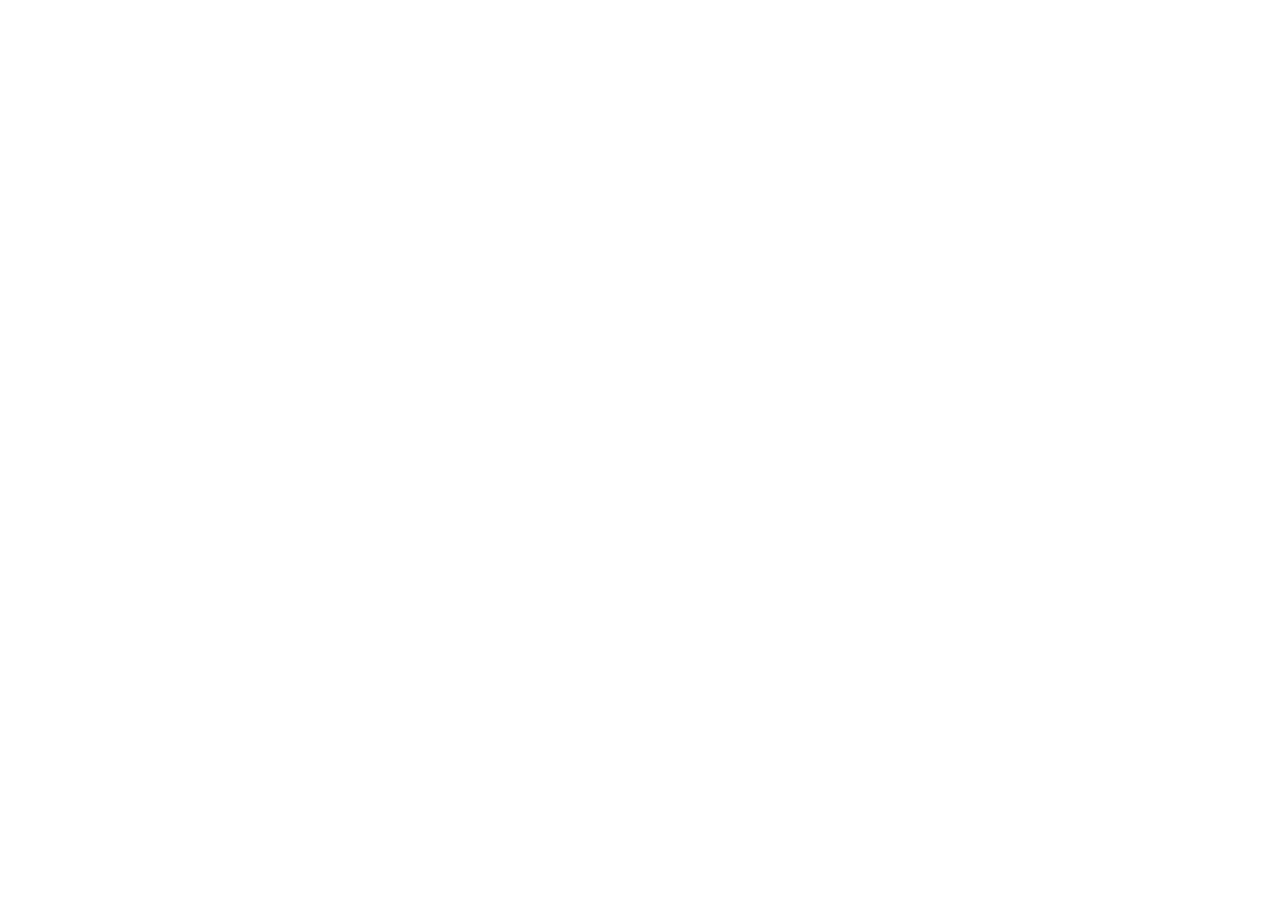
==== index.html @ 80586677 "Add files via upload" ====
<!DOCTYPE html>
<html lang="zh-CN">
<head>
  <meta charset="UTF-8">
  <!-- 适配手机：宽度自适应 + 刘海屏安全区 -->
  <meta name="viewport" content="width=device-width, initial-scale=1.0, viewport-fit=cover">
  <meta name="theme-color" content="#1a3238">
  <meta name="format-detection" content="telephone=no">
  <title>白日梦咖啡馆 · 汐凪岛物语</title>
  <link rel="preconnect" href="https://fonts.googleapis.com">
  <link rel="preconnect" href="https://fonts.gstatic.com" crossorigin>
  <link href="https://fonts.googleapis.com/css2?family=Ma+Shan+Zheng&family=Noto+Sans+SC:wght@400;500;700&family=Noto+Serif+SC:wght@400;600;700&display=swap" rel="stylesheet">
  <link rel="stylesheet" href="css/style.css">
</head>
<body>
  <div id="app"></div>
  <script src="js/api.js"></script>
  <script src="js/app.js"></script>
</body>
</html>
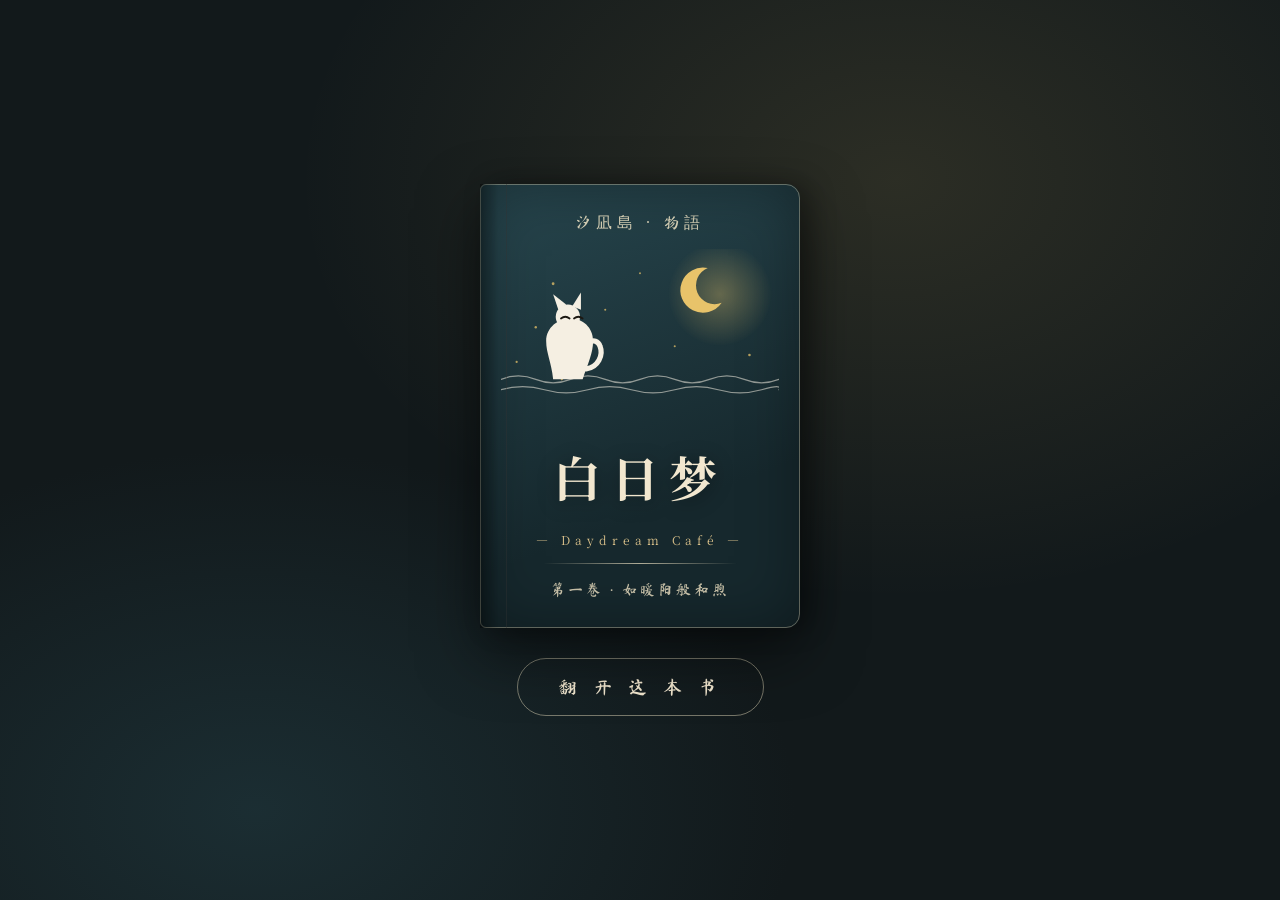
==== commit f29c2377: "Rename codedaydream.html to index.html" ====
--- a/index.html
+++ b/index.html
@@ -1,20 +1,1049 @@
 <!DOCTYPE html>
 <html lang="zh-CN">
 <head>
-  <meta charset="UTF-8">
-  <!-- 适配手机：宽度自适应 + 刘海屏安全区 -->
-  <meta name="viewport" content="width=device-width, initial-scale=1.0, viewport-fit=cover">
-  <meta name="theme-color" content="#1a3238">
-  <meta name="format-detection" content="telephone=no">
-  <title>白日梦咖啡馆 · 汐凪岛物语</title>
-  <link rel="preconnect" href="https://fonts.googleapis.com">
-  <link rel="preconnect" href="https://fonts.gstatic.com" crossorigin>
-  <link href="https://fonts.googleapis.com/css2?family=Ma+Shan+Zheng&family=Noto+Sans+SC:wght@400;500;700&family=Noto+Serif+SC:wght@400;600;700&display=swap" rel="stylesheet">
-  <link rel="stylesheet" href="css/style.css">
+<meta charset="UTF-8">
+<meta name="viewport" content="width=device-width, initial-scale=1.0, viewport-fit=cover">
+<meta name="theme-color" content="#1a3238">
+<meta name="format-detection" content="telephone=no">
+<title>白日梦咖啡馆 · 汐凪岛物语（手机预览版）</title>
+<link rel="preconnect" href="https://fonts.googleapis.com">
+<link rel="preconnect" href="https://fonts.gstatic.com" crossorigin>
+<link href="https://fonts.googleapis.com/css2?family=Ma+Shan+Zheng&family=Noto+Sans+SC:wght@400;500;700&family=Noto+Serif+SC:wght@400;600;700&display=swap" rel="stylesheet">
+<style>
+/* ============ 基础 ============ */
+*{box-sizing:border-box;margin:0;padding:0;-webkit-tap-highlight-color:transparent}
+:root{
+  --paper:#f3ecdc;--card:#faf6ea;--ink:#2c2820;--ink-soft:#7a7263;--line:#ded2b8;
+  --accent:#24424a;--accent-dark:#1a3238;--gold:#b9954f;--gold-soft:#d9c08a;
+  --night:#12191b;--danger:#a34a3a;
+  --font-serif:"Noto Serif SC","Songti SC",serif;
+  --font-body:"Noto Sans SC","PingFang SC",sans-serif;
+  --font-hand:"Ma Shan Zheng","Kaiti SC",cursive;
+  --safe-top:env(safe-area-inset-top,0px);--safe-bottom:env(safe-area-inset-bottom,0px);
+}
+html,body{height:100%}
+body{font-family:var(--font-body);color:var(--ink);
+  background:radial-gradient(1200px 600px at 20% -10%,rgba(255,255,255,.5),transparent 60%),var(--paper);
+  line-height:1.7;-webkit-font-smoothing:antialiased}
+a{color:var(--accent);text-decoration:none}
+img{max-width:100%}
+input,button,textarea,select{font:inherit}
+#app{min-height:100vh}
+.page{padding-bottom:118px}
+
+/* ============ 顶部栏 ============ */
+.topbar{position:sticky;top:0;z-index:50;display:flex;align-items:center;justify-content:space-between;
+  padding:calc(10px + var(--safe-top)) 16px 10px;background:rgba(243,236,220,.92);backdrop-filter:blur(10px);border-bottom:1px solid var(--line)}
+.brand{display:flex;align-items:center;gap:10px;color:var(--ink);font-family:var(--font-serif)}
+.brand-mark{font-size:22px;color:var(--gold)}
+.brand-name{font-size:17px;font-weight:600;letter-spacing:1px}
+.topbar-right{display:flex;align-items:center;gap:14px}
+.topbar-item{font-size:14px;color:var(--ink-soft);min-height:44px;display:inline-flex;align-items:center}
+.topbar-item.topbar-hide-mobile{display:none}
+.topbar-avatar{display:block;border-radius:50%;border:2px solid transparent}
+
+/* ============ 按钮 ============ */
+.btn{display:inline-flex;align-items:center;justify-content:center;gap:8px;padding:11px 26px;border-radius:40px;
+  border:1px solid transparent;font-family:var(--font-body);font-size:15px;cursor:pointer;transition:all .25s;
+  letter-spacing:1px;min-height:44px;touch-action:manipulation}
+.btn-primary{background:var(--accent);color:#f6efdd;box-shadow:0 6px 18px rgba(36,66,74,.25)}
+.btn-ghost{background:transparent;color:var(--accent);border-color:var(--accent)}
+.btn-danger{background:transparent;color:var(--danger);border-color:rgba(163,74,58,.5)}
+.btn-small{padding:6px 16px;font-size:13px;border-radius:20px;min-height:38px}
+.btn-block{width:100%}
+.btn-file{position:relative;overflow:hidden}
+
+/* ============ 头像 ============ */
+.avatar{display:inline-flex;align-items:center;justify-content:center;border-radius:50%;overflow:hidden;flex:none;
+  background:var(--accent);color:#f6efdd;font-family:var(--font-serif);font-weight:600}
+.avatar img{width:100%;height:100%;object-fit:cover}
+.size-38{width:38px;height:38px;font-size:17px}.size-36{width:36px;height:36px;font-size:16px}
+.size-56{width:56px;height:56px;font-size:24px}.size-96{width:96px;height:96px;font-size:40px}
+
+/* ============ 书封面 ============ */
+.landing{min-height:100vh;display:flex;align-items:center;justify-content:center;overflow:hidden;
+  background:radial-gradient(1000px 700px at 70% 20%,rgba(232,195,106,.12),transparent 60%),
+  radial-gradient(900px 600px at 20% 90%,rgba(36,66,74,.5),transparent 60%),var(--night);
+  perspective:1400px}
+.cover-scene{display:flex;flex-direction:column;align-items:center;gap:30px;animation:rise 1.1s ease both}
+@keyframes rise{from{opacity:0;transform:translateY(34px)}to{opacity:1;transform:translateY(0)}}
+.book-cover{width:min(76vw,320px);height:auto;aspect-ratio:340/472;border-radius:6px 14px 14px 6px;
+  background:linear-gradient(160deg,#27464e 0%,#16282d 70%);
+  box-shadow:0 24px 60px rgba(0,0,0,.5),10px 0 26px rgba(0,0,0,.3),inset 0 0 60px rgba(0,0,0,.35);
+  position:relative;transform-style:preserve-3d;transform-origin:left center;transition:transform .9s cubic-bezier(.6,.1,.2,1),opacity .9s}
+.book-cover::before{content:"";position:absolute;left:0;top:0;bottom:0;width:26px;
+  background:linear-gradient(90deg,rgba(0,0,0,.35),transparent 70%);border-right:1px solid rgba(255,255,255,.08);z-index:2}
+.cover-inner{position:relative;height:100%;padding:24px 20px;display:flex;flex-direction:column;align-items:center;justify-content:space-between;
+  border:1px solid rgba(240,228,196,.35);border-radius:inherit}
+.cover-top{font-family:var(--font-hand);font-size:16px;color:rgba(240,228,196,.85);letter-spacing:5px}
+.cover-illus{width:100%}
+.cover-illus svg{width:100%;height:auto;display:block}
+.cover-title{font-family:var(--font-serif);font-size:48px;font-weight:700;color:#f2e7cf;letter-spacing:10px;text-shadow:0 3px 20px rgba(0,0,0,.4)}
+.cover-sub{font-family:var(--font-serif);font-size:12px;color:var(--gold-soft);letter-spacing:5px}
+.cover-line{width:70%;height:1px;background:linear-gradient(90deg,transparent,rgba(240,228,196,.7),transparent)}
+.cover-bottom{font-family:var(--font-hand);font-size:15px;color:rgba(240,228,196,.8);letter-spacing:3px}
+.book-cover.turning{transform:rotateY(-112deg);opacity:0}
+.btn-cover{font-family:var(--font-hand);font-size:19px;letter-spacing:6px;color:#f2e7cf;background:transparent;
+  border:1px solid rgba(240,228,196,.45);padding:12px 40px;border-radius:40px;cursor:pointer;min-height:52px;touch-action:manipulation}
+@media (max-height:560px){.cover-scene{gap:16px}.book-cover{width:min(52vh,280px)}.btn-cover{padding:8px 32px;font-size:16px}}
+
+/* ============ 通用页面头 ============ */
+.page-head{text-align:center;padding:40px 16px 22px}
+.page-head .eyebrow{display:block;font-family:var(--font-hand);font-size:18px;color:var(--gold);margin-bottom:8px;letter-spacing:4px}
+.page-head h1{font-family:var(--font-serif);font-size:30px;font-weight:700;letter-spacing:5px}
+.page-head p{color:var(--ink-soft);margin-top:8px;font-size:14px}
+.breadcrumb{padding:14px 16px 0;font-size:12px;color:var(--ink-soft);white-space:nowrap;overflow:hidden;text-overflow:ellipsis}
+.breadcrumb a:hover{color:var(--gold)}
+.notfound{text-align:center;padding:100px 20px;color:var(--ink-soft);font-family:var(--font-serif);font-size:18px}
+
+/* ============ 登录 ============ */
+.login-page{min-height:100vh;display:flex;flex-direction:column}
+.login-wrap{flex:1;display:flex;align-items:center;justify-content:center;padding:24px 16px}
+.login-card{width:100%;max-width:420px;background:var(--card);border:1px solid var(--line);border-radius:18px;padding:30px 22px;box-shadow:0 20px 60px rgba(70,60,40,.12)}
+.login-head{text-align:center;margin-bottom:26px}
+.login-cat{font-size:34px;color:var(--gold)}
+.login-head h2{font-family:var(--font-serif);font-size:26px;letter-spacing:4px;margin-top:6px}
+.login-sub{color:var(--ink-soft);font-size:13px;margin-top:6px}
+.login-tabs{display:flex;gap:10px;margin-bottom:22px}
+.tab{flex:1;padding:9px;border:1px solid var(--line);background:transparent;border-radius:30px;font-size:14px;color:var(--ink-soft);cursor:pointer;min-height:44px}
+.tab.active{background:var(--accent);color:#f6efdd;border-color:var(--accent)}
+#loginForm label{display:block;font-size:13px;color:var(--ink-soft);margin:16px 0 6px}
+#loginForm input{width:100%;padding:12px 16px;border:1px solid var(--line);border-radius:10px;background:#fffdf7;font-size:16px;color:var(--ink);min-height:48px}
+#loginForm input:focus{outline:none;border-color:var(--accent);box-shadow:0 0 0 3px rgba(36,66,74,.12)}
+#confirmRow{display:none}
+#loginForm.register-mode #confirmRow{display:block}
+.login-error{min-height:20px;margin-top:12px;color:var(--danger);font-size:13px}
+#loginForm .btn{margin-top:14px}
+.demo-tip{margin-top:24px;padding:14px 16px;background:#f5eeda;border:1px dashed var(--gold-soft);border-radius:10px;font-size:12px;color:var(--ink-soft)}
+.demo-tip p{margin:4px 0}
+
+/* ============ 书架 ============ */
+.menu-hero{text-align:center;padding:40px 16px 22px}
+.menu-greet{font-family:var(--font-serif);font-size:26px;letter-spacing:4px}
+.menu-quote{margin-top:12px;color:var(--ink-soft);font-size:13.5px;font-family:var(--font-serif)}
+.quote-author{display:block;margin-top:4px;font-size:12.5px;color:var(--gold)}
+.menu-cards{max-width:880px;margin:24px auto 0;padding:0 16px;display:grid;grid-template-columns:1fr;gap:16px}
+.menu-card{position:relative;display:flex;align-items:center;gap:14px;padding:22px 20px;border-radius:16px;border:1px solid var(--line);
+  background:var(--card);color:var(--ink);overflow:hidden;transition:transform .25s,box-shadow .25s;touch-action:manipulation}
+.menu-main{background:linear-gradient(135deg,#24424a,#16282d);color:#f2e7cf;border-color:transparent;box-shadow:0 14px 36px rgba(22,40,45,.4)}
+.menu-card-badge{position:absolute;top:0;left:0;padding:6px 16px;background:var(--gold);color:#2b2820;font-size:12px;font-weight:700;border-radius:0 0 12px 0;letter-spacing:2px}
+.menu-card-content h3{font-family:var(--font-serif);font-size:20px;letter-spacing:3px}
+.menu-main .menu-card-content h3{font-size:26px}
+.menu-card-content p{font-size:13px;opacity:.8;margin-top:6px}
+.menu-card-meta{display:inline-block;margin-top:14px;font-size:12.5px;opacity:.8;border:1px solid rgba(255,255,255,.35);padding:3px 12px;border-radius:20px}
+.menu-card-icon{font-size:30px;color:var(--gold);flex:none}
+.menu-main .menu-card-icon{font-size:38px}
+.menu-card-arrow{margin-left:auto;font-size:26px;opacity:.7}
+
+/* ============ 章节 / 节列表 ============ */
+.chapter-list{max-width:680px;margin:26px auto 0;padding:0 16px;display:grid;gap:16px}
+.chapter-card{display:flex;align-items:center;gap:14px;padding:20px;background:var(--card);border:1px solid var(--line);border-radius:14px;min-height:60px;touch-action:manipulation}
+.chapter-num{font-family:var(--font-hand);font-size:22px;color:var(--gold);min-width:84px}
+.chapter-body h3{font-family:var(--font-serif);font-size:19px;letter-spacing:2px}
+.chapter-body p{font-size:13px;color:var(--ink-soft);margin-top:4px}
+.chapter-arrow{margin-left:auto;color:var(--gold);font-size:20px}
+.section-list{max-width:680px;margin:24px auto 0;padding:0 16px;display:grid;gap:12px}
+.section-card{display:flex;align-items:center;gap:18px;padding:18px 20px;background:var(--card);border:1px solid var(--line);border-radius:12px;min-height:56px;touch-action:manipulation}
+.section-index{font-family:var(--font-hand);font-size:24px;color:var(--accent);min-width:42px;text-align:center}
+.section-body h3{font-size:16.5px;font-family:var(--font-serif);letter-spacing:1px}
+.section-body p{font-size:12.5px;color:var(--ink-soft);margin-top:3px}
+.section-arrow{margin-left:auto;color:var(--gold)}
+
+/* ============ 个人章 / 设定卡片 ============ */
+.article-grid{max-width:760px;margin:26px auto 0;padding:0 16px;display:grid;grid-template-columns:1fr;gap:16px}
+.article-card{padding:24px;background:var(--card);border:1px solid var(--line);border-radius:14px;touch-action:manipulation}
+.article-card .card-ico{font-size:26px;margin-bottom:12px;color:var(--gold)}
+.article-card h3{font-family:var(--font-serif);font-size:20px;letter-spacing:2px}
+.article-card p{font-size:13px;color:var(--ink-soft);margin-top:8px;display:-webkit-box;-webkit-line-clamp:2;-webkit-box-orient:vertical;overflow:hidden}
+.article-card .card-meta{font-size:12px;color:var(--gold);margin-top:12px}
+
+/* ============ 阅读页 ============ */
+.reading{max-width:720px;margin:16px 12px 0;padding:32px 22px 34px;background:var(--card);border:1px solid var(--line);border-radius:12px;
+  box-shadow:0 10px 30px rgba(70,60,40,.08);touch-action:pan-y}
+.reading-head{text-align:center;margin-bottom:26px}
+.reading-head .eyebrow{font-family:var(--font-hand);font-size:17px;color:var(--gold);letter-spacing:3px}
+.reading-head h1{font-family:var(--font-serif);font-size:26px;letter-spacing:3px;margin-top:10px}
+.reading-divider{display:flex;align-items:center;justify-content:center;gap:16px;margin-top:18px;color:var(--gold-soft)}
+.reading-divider::before,.reading-divider::after{content:"";height:1px;width:60px}
+.reading-divider::before{background:linear-gradient(90deg,transparent,var(--gold-soft))}
+.reading-divider::after{background:linear-gradient(90deg,var(--gold-soft),transparent)}
+.reading-content{font-family:var(--font-serif)}
+.reading-content p{margin:0 0 1.4em;line-height:2.05;text-align:justify;font-size:clamp(15.5px,4.6vw,17px);color:#33302a;text-indent:2em}
+.reading-content .char-block p{text-indent:0}
+.char-block{background:#faf5e7;border:1px solid #e8dcc0;border-radius:12px;padding:16px;margin-bottom:16px}
+.char-name{font-size:18px;font-weight:700;color:var(--accent)}
+.char-note{font-size:13px;color:var(--gold);margin-left:6px;font-family:var(--font-body);font-weight:500}
+.char-meta{font-size:13px;color:var(--ink-soft);margin:6px 0 10px;font-family:var(--font-body)}
+.char-desc{line-height:1.95}
+.reading-foot{text-align:center;margin-top:20px;color:var(--gold);font-family:var(--font-hand);font-size:16px;letter-spacing:4px}
+.reading-nav{display:flex;justify-content:space-between;margin-top:30px;padding-top:20px;border-top:1px dashed var(--line)}
+.reading-swipe-hint{display:block;text-align:center;font-size:12px;color:var(--ink-soft);margin-top:16px;opacity:.7}
+
+/* ============ 留言 ============ */
+.comments{max-width:720px;margin:26px auto 0;padding:0 12px}
+.comments-title{font-family:var(--font-serif);font-size:21px;letter-spacing:2px;margin-bottom:16px}
+.comments-count{font-size:13px;color:var(--gold)}
+.comment-login-tip{background:var(--card);border:1px dashed var(--line);padding:18px;border-radius:12px;text-align:center;color:var(--ink-soft);font-size:14px;margin-bottom:16px}
+.comment-form{background:var(--card);border:1px solid var(--line);border-radius:14px;padding:18px;margin-bottom:20px}
+.comment-form-head{display:flex;align-items:center;gap:10px;font-size:13.5px;color:var(--ink-soft);margin-bottom:12px}
+.comment-form textarea{width:100%;border:1px solid var(--line);border-radius:10px;background:#fffdf7;padding:12px 14px;font-family:var(--font-body);font-size:16px;resize:vertical;min-height:84px}
+.comment-form textarea:focus{outline:none;border-color:var(--accent)}
+.comment-form-foot{text-align:right;margin-top:10px}
+.comments-list{display:grid;gap:14px}
+.comment{display:flex;gap:14px;background:var(--card);border:1px solid var(--line);border-radius:12px;padding:14px}
+.comment-name{font-weight:600;font-size:14px}
+.comment-time{font-size:12px;color:var(--ink-soft)}
+.comment-head{display:flex;align-items:baseline;gap:10px}
+.comment-content{margin-top:6px;font-size:14.5px;line-height:1.8}
+.comments-empty{text-align:center;color:var(--ink-soft);font-size:14px;padding:30px 0}
+
+/* ============ 个人中心 ============ */
+.profile-card{max-width:520px;margin:28px 16px;background:var(--card);border:1px solid var(--line);border-radius:18px;padding:34px 22px;text-align:center}
+.profile-card h2{font-family:var(--font-serif);font-size:26px;margin-top:14px;letter-spacing:3px}
+.profile-role{display:inline-block;margin-top:8px;font-size:12px;background:rgba(36,66,74,.1);color:var(--accent);padding:3px 14px;border-radius:20px}
+.profile-since{font-size:12.5px;color:var(--ink-soft);margin-top:10px}
+.profile-avatar-edit{text-align:left;margin-top:30px;padding-top:24px;border-top:1px dashed var(--line)}
+.profile-avatar-edit h3{font-size:16px;font-family:var(--font-serif)}
+.profile-avatar-edit .hint{font-size:12.5px;color:var(--ink-soft);margin:6px 0 14px}
+.avatar-edit-row{margin:10px 0}
+.avatar-edit-row input[type=text]{width:100%;padding:11px 14px;border:1px solid var(--line);border-radius:10px;background:#fffdf7;font-size:16px;min-height:48px}
+.avatar-preview{display:flex;align-items:center;gap:12px;margin-top:16px;font-size:13px;color:var(--ink-soft)}
+.profile-actions{margin-top:30px;display:flex;gap:12px;justify-content:center;flex-wrap:wrap}
+
+/* ============ 管理后台 ============ */
+.admin-nav{display:flex;gap:8px;justify-content:center;margin-top:26px}
+.admin-nav a{padding:8px 22px;border:1px solid var(--line);border-radius:30px;font-size:14px;color:var(--ink-soft);background:var(--card);min-height:44px;display:inline-flex;align-items:center}
+.admin-nav a.active{background:var(--accent);color:#f6efdd;border-color:var(--accent)}
+.admin-head{max-width:900px;margin:26px auto 14px;padding:0 16px;display:flex;align-items:center;justify-content:space-between;gap:12px;flex-wrap:wrap}
+.admin-head h2{font-family:var(--font-serif);font-size:24px;letter-spacing:2px}
+.admin-table-wrap{max-width:900px;margin:0 auto;padding:0 16px;overflow-x:auto;-webkit-overflow-scrolling:touch}
+.admin-table{width:100%;border-collapse:collapse;background:var(--card);border:1px solid var(--line);border-radius:12px;overflow:hidden;font-size:13px;min-width:620px}
+.admin-table th,.admin-table td{padding:11px 14px;text-align:left;border-bottom:1px solid var(--line);white-space:nowrap}
+.admin-table th{background:#f0e7d2;font-size:12px;color:var(--ink-soft);letter-spacing:1px}
+.admin-table tr:last-child td{border-bottom:none}
+.admin-table .td-title{font-family:var(--font-serif);max-width:180px;white-space:normal}
+.tag{display:inline-block;padding:2px 10px;border-radius:20px;font-size:12px}
+.tag-main{background:rgba(36,66,74,.12);color:var(--accent)}
+.tag-personal{background:rgba(185,149,79,.16);color:#8a6a2f}
+.tag-settings{background:rgba(122,114,99,.14);color:var(--ink-soft)}
+.admin-form-wrap{max-width:720px;margin:26px auto 0;padding:0 12px}
+.admin-form{background:var(--card);border:1px solid var(--line);border-radius:16px;padding:26px 20px}
+.form-row{margin-bottom:20px}
+.form-row label{display:block;font-size:13.5px;color:var(--ink-soft);margin-bottom:7px}
+.form-row .hint{color:var(--gold)}
+.form-row input,.form-row select,.form-row textarea{width:100%;padding:11px 14px;border:1px solid var(--line);border-radius:10px;background:#fffdf7;font-size:16px;font-family:var(--font-body);min-height:48px}
+.form-row input:focus,.form-row textarea:focus,.form-row select:focus{outline:none;border-color:var(--accent)}
+.form-row textarea{resize:vertical;line-height:1.8;min-height:200px}
+.form-row.inline{display:flex;flex-direction:column;gap:0}
+.form-row.inline>div{flex:1}
+.denied{text-align:center;padding:100px 20px;color:var(--ink-soft);font-family:var(--font-serif);font-size:18px}
+
+/* ============ 底部导航 ============ */
+.bottom-nav{display:flex;position:fixed;left:0;right:0;bottom:0;z-index:60;
+  background:rgba(250,246,234,.97);backdrop-filter:blur(12px);border-top:1px solid var(--line);padding-bottom:var(--safe-bottom)}
+.bottom-nav .bn-item{flex:1;display:flex;flex-direction:column;align-items:center;justify-content:center;gap:3px;padding:9px 0 7px;
+  color:var(--ink-soft);font-size:11px;letter-spacing:1px;min-height:56px;touch-action:manipulation}
+.bottom-nav .bn-item .bn-ico{font-size:19px;line-height:1}
+.bottom-nav .bn-item.active{color:var(--accent);font-weight:700}
+.bottom-nav .bn-item.active .bn-ico{color:var(--gold)}
+
+/* ============ Toast ============ */
+.toast{position:fixed;left:50%;bottom:calc(84px + var(--safe-bottom));transform:translate(-50%,20px);
+  background:var(--accent);color:#f6efdd;padding:12px 26px;border-radius:40px;font-size:14px;opacity:0;
+  pointer-events:none;transition:all .35s;box-shadow:0 10px 30px rgba(0,0,0,.2);z-index:100}
+.toast.show{opacity:1;transform:translate(-50%,0)}
+.toast.err{background:var(--danger)}
+@media (max-width:360px){.reading{margin:12px 8px 0;padding:26px 18px 30px}.menu-card-content h3{font-size:18px}}
+</style>
 </head>
 <body>
-  <div id="app"></div>
-  <script src="js/api.js"></script>
-  <script src="js/app.js"></script>
+<div id="app"></div>
+<script>
+/* ============================================================
+   单文件预览版：用 localStorage 模拟后端，数据保存在手机本地
+   ============================================================ */
+function esc(s){return String(s==null?'':s).replace(/[&<>"']/g,c=>({'&':'&amp;','<':'&lt;','>':'&gt;','"':'&quot;',"'":'&#39;'}[c]))}
+function toast(msg,type){let b=document.getElementById('toast');if(!b){b=document.createElement('div');b.id='toast';document.body.appendChild(b)}
+  b.textContent=msg;b.className='toast show '+(type||'ok');clearTimeout(toast._t);toast._t=setTimeout(()=>b.classList.remove('show'),2400)}
+
+/* 安全的本地存储（某些环境禁用 localStorage 时退回内存） */
+const store=(()=>{let mem={};try{localStorage.setItem('__t','1');localStorage.removeItem('__t');return localStorage}
+  catch(e){return{getItem:k=>mem[k]??null,setItem:(k,v)=>{mem[k]=String(v)},removeItem:k=>{delete mem[k]}}}})();
+
+const DB_KEY='daydream-demo-db-v1', SESSION_KEY='daydream-demo-session-v1';
+
+function now(){const d=new Date(),p=n=>String(n).padStart(2,'0');
+  return `${d.getFullYear()}-${p(d.getMonth()+1)}-${p(d.getDate())} ${p(d.getHours())}:${p(d.getMinutes())}`}
+
+function plainToHtml(t){return (t||'').trim().split(/\n\s*\n/).map(b=>{b=b.trim();return b?'<p>'+b.replace(/\n/g,'<br>')+'</p>':''}).join('')}
+function htmlToPlain(h){return (h||'').replace(/<\/p>/g,'\n\n').replace(/<br\s*\/?>/g,'\n').replace(/<[^>]+>/g,'').replace(/\n{3,}/g,'\n\n').trim()}
+
+/* ---------- 种子数据 ---------- */
+const MAIN_1 = `盛夏。
+
+天枢城像一只巨大的玻璃碗。
+
+碗底是深橡区，碗壁是那些反射着灰蓝色天光的摩天楼，碗口永远是厚厚的云层，压着，不落下来，也不散开。他站在奥国大主楼的台阶上，把帆布袋的带子往肩膀上颠了颠。身后是那扇他走了两年的旋转门——青铜框，玻璃面，每天被清洁工擦三遍，亮得能照出人脸。他回头看了一眼，门里有人走出来，穿着深色大衣，手里拿着平板，目不斜视。没有人多看他一眼。
+
+“走了啊。”他说。声音不大，像是在跟自己确认。
+
+没有人回应。他转过身，走下台阶。天枢城的空气有一种特殊的质感，像被什么看不见的东西过滤过——干净，但干净得让人喘不上气。街道两旁的行道树修剪得齐齐整整，连枝桠分叉的角度都像是用尺子量过的。他经过一个路口时，红灯亮起，所有人在同一秒停下脚步，像按了暂停键。没有人说话。没有人看手机。没有人咳嗽。诺艾站在人群中间，觉得自己像一块被塞进模子里的面团。
+
+奥里亚联邦国立大学，整个大陆公认的顶尖学府。他记得收到录取通知那天，他在新港市的老旧出租屋里绕着茶几走了好多圈。他打电话给家里，电话响了许久才被接起来，他说：“爸，我考上了。”
+
+对面沉默了一会儿，说：“什么考上了？”
+
+他说：“奥国大。”
+
+那边说：“哦，那你学费怎么办。”
+
+他没有回答。他把电话挂了，坐在茶几旁边的地板上，看着天花板上那道裂缝。裂缝的形状像一只正在张开的嘴，但没有声音。后来他凑够了学费——奖学金、助学贷款、假期在港口仓库搬了两个月货。新学期第一天，他走进深橡区的校园，看见那些白色大理石建筑、修剪整齐的草坪、穿着熨烫平整衬衫的学生们三三两两地走过。他低头看了看自己脚上那双磨白了边的帆布鞋，然后迈进了那扇旋转门。有人在前面走路，他就跟着走。有教室，他就坐进去。有作业，他就做。成绩不错，导师说可以。就这些。
+
+没有人问他为什么来。他也没有问过自己。
+
+此刻他坐在前往车站的公交车上，车窗外是天枢城规整的街道。经过一栋灰色建筑时，他认出那是联邦信息处理中心——外观没有任何标识，但所有人都知道那是干什么的。门口站着一个保安，脸上没有表情。诺艾看着那栋楼，直到它被下一栋楼挡住。
+
+“公海群岛，长期调研项目，研究方向：暂定。”
+
+导师把课题说明递给他的时候，诺艾接过来看了一眼。封面上的字是打印的，内容只有两行。没有具体课题名称，没有方法论要求，没有预期成果描述。导师说：“你过去就行。不用汇报。到时候会有人联系你。”
+
+“联系我？谁？”
+
+“到时候就知道了。”
+
+诺艾等了两个星期。没有人联系他。
+
+他发了三封邮件给导师，第一封问“课题方向是否需要细化”，第二封问“是否有对接人联系方式”，第三封只写了“老师，我在等您的回复”。三封都没有回。他盯着收件箱看了三天，屏幕的光把他的脸照得发白。他关上电脑，开始收拾行李。他想，也许那边会有安排。也许到了就知道了。也许只是导师太忙了。他把这些“也许”叠好，塞进帆布袋的夹层里，和换洗衣服放在一起。
+
+车站不大。天枢城并非是那种会让人拍照打卡的地方，它只是一个中转站，干净、迅速、没有多余的东西。指示牌是统一的黑底白字，站台边缘有一道黄线，广播女声的语调精确平稳。诺艾站在站台上等车，身边有几个人，一个穿灰色风衣的男人在看手机，一个老太太拎着一袋橘子，一个穿校服的女孩低着头听音乐。没有人交谈。车进站的时候，气流把他的头发吹起来，他眯了一下眼睛。车门打开，他上车，找到一个靠窗的座位坐下。列车启动时，他看见站台上那个老太太还在原地站着，橘子袋子的口敞开了一角，露出橘红色的皮。车加速了，老太太变成一个小点，然后消失了。窗外的景色开始变化。天枢城的玻璃大厦渐渐变少，变成灰色的居民楼，又变成田野。天空从灰蓝变成一种泛白的蓝——不是晴朗，只是一种更浅的灰色，像被水洗过。诺艾把额头靠在车窗上，玻璃微微震动，把他的视线震得有点模糊。
+
+他在车上睡了大约一个小时。醒的时候脖子是僵的。他揉了一下后颈，摸到一块凸起的骨头——不知道什么时候磕的。邻座的乘客换成了一个中年男人，正在吃一个饭团，嘴唇抿得紧紧的，像是在完成一项任务而不是在进食。诺艾看了一眼窗外，田野已经被城镇取代了，建筑物不高，但密集。他打开手机，看了一眼邮箱。没有新邮件。“哎，也正常。”他自言自语。声音很小，邻座没有听见。他把手机塞回口袋里。
+
+他在中途换了一趟火车。然后是一辆长途汽车。然后又是火车。窗外的景色从田野变成丘陵，从丘陵变成海岸线。他看到海的时候，是下午四点多钟。太阳在云层后面，光线是散的，海水是一种灰蓝色，近处有白色的浪花，远处有一艘船。他看了很久。窗玻璃上有一层细小的水珠，像是雾气从外面渗进来了。他用指腹擦了一下玻璃，水珠变成一道细细的痕迹，透过那道痕迹看到的海面更清晰一点。他想，这就是公海了。世界的中间。不属于任何国家的一块地方。他把额头重新靠在玻璃上。
+
+晚上，他在一个小镇的旅馆里过了一夜。房间很小，床单是洗得发白的蓝色，有一股肥皂味。他把行李放在墙角，没有打开。他坐在床上，拿出手机，又看了一眼邮箱。没有新邮件。
+
+“说不定到时候会有。”他对自己说。然后关灯，躺下。天花板上有水渍的痕迹，形状像一只没有耳朵的兔子。他看了那只兔子很久，直到困意把它的轮廓模糊掉。
+
+第二天早上，他坐上了前往汐凪岛的渡轮。
+
+船是旧的。铁皮外壳上有锈迹，船舱里的座椅是塑料的，有些裂了，用胶带补过。诺艾坐在靠窗的位置，把帆布袋放在脚边。船开出码头的时候，引擎声很大，整个船体都在震。他旁边的座位上放着一袋冻鱼，不知道是谁的，塑料袋口扎得紧紧的，但空气里还是有淡淡的腥味。他没有挪开那袋鱼。他把背包带子往膝盖上拉了拉，就这么坐着。
+
+渡轮离开港口越来越远，岸上的建筑物变得越来越小，最后只剩一道灰蒙蒙的轮廓线。船舱里的乘客不多。一个穿深蓝色工作服的男人靠在角落打盹，一个年轻女人抱着一个小孩，小孩一直在看窗外。诺艾也看着窗外。海面在正午的阳光下变成一种透亮的蓝绿色，近处的水波里有白色的光点在跳动。他没有戴耳机。在奥国大的时候，他走路、吃饭、等车，耳朵里永远塞着东西——不是为了听什么，是为了不用听什么。但此刻他没有戴。船舱里只有引擎的低沉轰鸣和偶尔的浪声，他发现自己不介意这些声音。他甚至有点喜欢那个引擎声，因为它一直在响，不需要他回应。
+
+他在船上坐了很久。太阳从头顶慢慢移到西边，光线从透亮变成暖黄。海面从蓝绿色变成金色。他靠在座椅上，半眯着眼睛，觉得自己快要睡着了。
+
+然后他醒了。没有特别的原因。只是感觉到船的速度开始放慢。他坐直身体，看见窗外远处出现了一座岛的轮廓——浅绿色，顶部有一片深色的树影，边缘是白色的浪。他把脸凑近窗户，用手掌挡住反光。
+
+“汐凪岛。”他轻声说。
+
+船渐渐靠近码头。他站起来，把帆布袋甩到肩上，提起手提箱——轮子卡了一下。他弯下腰踢了一脚，轮子转了。船舱里的人陆续站起来，他跟着人群走向出口。
+
+码头上没有人。木栈道延伸到岸边，岸上有几栋低矮的建筑，更远处是镇子的屋顶。海风吹过来，带着咸味和一点点鱼腥气。他站在栈道尽头，深深地吸了一口气。不是天枢城那种被过滤过的空气，是真实的、潮湿的、有生命的气味。他的肩膀往下松了一点。
+
+他往镇上走了两步，又停下来。他想起一件事。
+
+他打开帆布袋，翻了翻夹层——笔记本，充电器，一件换洗衣服，一个装着零钱的小袋。没有别的。他觉得自己应该有一些关于对接安排的文件，可能是导师寄的，也可能是学院发的，总之应该会有。他翻了第二遍。还是没找到。他把帆布袋放在地上，蹲下来，准备把东西全部倒出来重找一遍，但他的手碰到侧袋的时候，摸到了一个硬硬的、边缘整齐的东西。他愣了一下，因为他记得侧袋是空的。他拉开拉链，里面有一封信。没有邮戳。没有寄件人地址。信封是米白色的，手摸上去有一种粗糙的纸浆触感，像是手工纸。上面用黑色的墨水写着他的名字——桐谷诺艾。
+
+他坐在地上，拆开信封。
+
+“桐谷诺艾 様
+汐凪岛 · 白日梦咖啡馆
+如果你正在迷茫漂泊，
+可以在这儿落脚。
+潮見 柒乃”
+
+他读了一遍。又读了一遍。然后他把信纸折好，放回信封，塞进口袋里。他站起来，把帆布袋重新甩到肩上，踢了一下行李箱的轮子。
+
+“行吧。”他说。
+
+他朝镇子的方向走去。海风迎面吹来，把他的头发吹乱。他走得比刚才快了一些。`;
+
+const PERSONAL_1 = `冬天的阳光似乎也没有那么暖。
+
+其实也不是冬天，只是她记得那天很冷。她端着两杯热水从厨房走到客厅，水装得很满，她走得很慢，怕洒出来。客厅里父亲和母亲隔着茶几坐着，谁也没说话。她把水端过去的时候，母亲正好开口。
+
+“你能不能不要每次回家都像视察工作？”
+
+杯子没有放下，她站在茶几旁边，两杯热水把指尖烫得发红。她不知道该先放哪一杯，也不知道放完之后该说什么。她站了一会儿，把两杯水都放在茶几正中央。
+没有人看她。
+她转身走回厨房，走过那条铺着木地板的走廊时，她意识到自己的脚步声在安静中太响了。
+
+从那之后，她走路就不太出声了。
+
+后来她学会了很多事。比如晚饭做好之后，父亲打电话说“你们先吃”，母亲会放下筷子说“我吃过了”。比如两个人在家的夜晚，比一个人不在家的夜晚更安静。那种安静闷闷的，找不到来源，也不属于任何人。她花了好几年才分清楚这两种安静的差别。
+
+对她来说，学校是唯一有声音的地方。
+
+上课时的粉笔声，翻书声，午休时从走廊那头传过来的笑声，体育课上的哨声。这些声音不属于她，但包围着她，让她不需要开口也能融入某种温暖的背景。她坐在靠窗的位置，窗外能看到操场和再远一点的海面。她喜欢这个位置，这个位置不会有人从背后拍她的肩膀，她只需要看着前方就够了。
+
+海野和夫每天早上站在校门口。
+校长。头发花白，腰板挺直，双手背在身后。他会叫出每一个经过他面前的学生名字。伊祈第一次被他叫住的时候，吓了一跳。
+“白波，今天也来得早啊。”
+她不知道该怎么回应，只点了一下头，快步走进了校门。第二天，他又叫了她一次，语气和前一天没有任何区别，好像他记得每一个学生的名字是一件理所当然的事。后来她习惯了。每天早晨经过他面前时，她会放慢一点脚步，等他点完头再走进去。她没有主动说过早上好，但她也从来没有绕过他走侧门。听班里人说，海野校长在门口站了很长时间了，老校友回来，他还能叫出名字来。
+
+她身边偶尔会围着几个同学。
+“伊祈，这道题你看过吗？”
+“伊祈，你昨天复习到几点？”
+“伊祈，你模拟考觉得难度怎么样？”
+她一一回答了。问题问完，人群就散了。没有人问她放学要不要一起去便利店，也没有人在周末发信息问她要不要出来玩。她知道自己在别人眼里是什么：一个有用的答案来源，一个可以用来对答案的参照系。她没有觉得不公平，因为她也没有主动靠近过任何人。她不知道主动靠近一个人应该用什么语气，不知道发出邀请之后如果被拒绝了该怎么接下一句话。她从来没有在家里练习过这些。
+
+考卷分发下来，她收到之后会自己签好名，第二天交回给老师。老师偶尔会笑着说一句“这次又是满分啊，伊祈真厉害。”伊祈微微低下头，不知道该用什么表情去接那句话。她在家里没有练习过这个场景。
+
+她的成绩一直很好。这件事没有什么特别的原因，只是她隐约觉得，如果把一件事做得足够好，大概就会有回应。她把考卷带回家，放在茶几上。母亲在书房处理邮件，对着屏幕说“嗯”。父亲晚上回来吃饭，翻了一下，又合上了，什么也没说。
+后来她不再把考卷放在茶几上了。
+
+一个周末，傍晚。
+
+父亲从镇公所回来，比平时早。母亲也从新港市回来了，比平时晚。两个人同时出现在客厅里，一个坐在沙发这头，一个坐在沙发那头，中间隔着整条茶几。起因是一件很小的事，大约是母亲在岛外待了多久，大约是父亲有没有提前告诉她那天会回来。说话的声音从低到高，从一句一句搭话，变成两个人同时开口，谁也没在听谁。
+
+伊祈在厨房里。她正在淘米。
+
+她把手洗干净，按下电饭煲的开关。然后从冰箱里拿出冷冻的鱼，放在水龙头下冲，切了半块豆腐，从橱柜里翻出海带。她做这些事的动作很轻，锅铲碰到锅沿的声音被控制到最小。客厅的声音传过来时，她不转头，不停手，只是把火调小了一点。
+
+电饭煲跳起的时候，客厅安静了。母亲上了楼，门关上了。父亲也上了楼，另一扇门关上了。走廊里没有人。
+伊祈站在厨房里，看着那锅刚煮好的味噌汤。汤面还在轻轻打转。她盛了三碗饭，放在托盘上，端上楼。
+
+她先敲了母亲的房门。
+“妈妈，我做了晚饭。”
+没有回应。门缝里没有光。
+她站了几秒，又说了一句：“不吃就会凉了。”
+
+里面没有声音。她不知道母亲是睡了，还是只是不想回答。她把那碗饭放在门口的走廊地板上，转身去敲父亲的门。
+
+“爸爸，吃饭了。”
+沉默。隔着门板，里面传出一声含混的动静，是翻身还是别的，她分不出来。她等了一会儿，没有再问。她把第二碗饭放在父亲门口的地板上，然后端着托盘走下楼。
+
+她把第三碗饭放在自己面前，味噌汤已经没那么烫了。她一个人坐在厨房里，吃完了那顿饭。汤喝完了，鱼也吃干净了。
+她把碗筷洗好，倒扣在沥水架上。然后她擦干手，打开玄关的门，想去把院子里的扫把收进来。
+
+她发现门口的信箱里久违地躺着一封信。
+
+没有邮戳，没有寄件人。信封上写着她的名字，字迹工整但不像是印刷的。她站在玄关，拆开了信封。
+
+“白波伊祈 様
+汐凪岛 · 白日梦咖啡馆
+如果你想安心坐守一处
+可以来这里
+潮見柒乃”
+
+信纸有一种光滑的触感，边缘裁得很整齐。她读完了一遍，有些犹豫。她把信折好放回信封，上楼的时候，看见走廊地板上的两碗饭还放在原处。一碗已经凉透了，另一碗也是。她把两碗饭收进厨房，倒掉，把碗洗干净，放回碗柜里。
+
+寒雪将消的一天，午休的教室。
+
+伊祈坐在靠窗的位置，打开便当盒。今天装的是玉子烧和一小撮盐渍海带。曉音端着便当盒从隔壁班溜过来，在她对面坐下，打开盖子看了一眼自己的菜，又看了一眼伊祈的。
+“你的玉子烧看起来比我的好吃欸。”
+伊祈不知道该怎么接这句话，就没有接。曉音也不在意，夹了一块自己便当里的炸鸡块放在伊祈的饭上，然后一边吃饭一边说起话来。说到码头附近那家咖啡馆，说那家店靠海，窗边能看到整片海岸线，阳光好的时候海面会反光。店名起得也怪，叫什么白日梦。
+“放学要不要一起去呀？你肯定会喜欢的喔！”
+伊祈嚼着那颗炸鸡块。有点凉了，但还挺好吃的。
+
+她点了点头。
+
+窗外的阳光落在两个人的课桌之间，把便当盒的边缘照出一小圈光晕。伊祈低下头，把饭粒一颗一颗夹起来送进嘴里。对面的曉音已经开始说起别的事了，声音轻快，一句接一句，没停过。
+
+咖啡馆的门是深色木框的，挂着铃铛。推门进去的时候，铃铛响了一声。
+里面暖黄色的灯光，有几张旧椅子，吧台后面站着一个穿围裙的年轻男人，正在擦杯子。曉音已经跟吧台后面的人打起了招呼——她好像跟谁都认识得快。
+伊祈站在门槛边，没有立刻走进去。她看见靠窗的座位刚好空着，阳光透过玻璃落在桌面上，落在一只趴在窗台上睡觉的猫的影子旁。她忽然觉得，这个地方，好像可以让她安心地窝着。
+
+曉音坐在她对面，点了一杯热奶茶，在菜单背面画了一朵歪歪扭扭的小花，然后推到她面前。
+
+“咯，给你的哟。”
+
+伊祈低头看了一会儿。她把那朵小花留了下来，没有擦掉。窗外的海正在退潮。海岸线向前延伸，露出平日被海水覆盖的沙滩。
+
+她坐在窗边，第一次觉得自己不是在等待什么结束。`;
+
+function settingsHtml(){
+  const C=[
+    ['神代桐悠','KiriYu/Yuu','男，27岁 · 汐凪岛民 · 白日梦咖啡馆店长','性格温文尔雅，对各种新闻或调制、烹饪知识比较了解，常站在吧台后反复擦拭杯子，做咖啡时拉花常是一只睡着的猫，打烊后喜独自静坐，手里常捏着一块半旧的擦拭布。'],
+    ['潮見柒乃','NanaNo/Nana','女，18(?)岁 · 汐凪岛民 · 白日梦咖啡馆咖啡师、创始人','安静少言，会去海滩边收集一些闪闪发光的石头或奇奇怪怪的贝类，偶尔会如幽灵一样静静出现在大家身边，神出鬼没，常捧着一杯自己做的卡布奇诺，但常常只是暖手不喝。'],
+    ['月宮琉玥','Lutsuki','女，18岁 · 维洛利亚合众国月宮集团大小姐 · 白日梦咖啡馆服务生','活泼中二，爱打电子游戏，放学后常蹲在校门口或校后门等朋友，身上常穿着一件印有六芒星魔法阵的宽松T恤。是月宮集团被圈养、束缚自由的大小姐，接到柒乃的邀请函后在一个夜晚阴差阳错地出逃到了汐凪岛。'],
+    ['桐谷诺艾','Noah','男，20岁 · 奥里亚联邦新港市民 · 白日梦咖啡馆厨师','阳光冲动，做事风风火火，会经常自信地自我夸赞，腰间常系着的围裙。是奥里亚联邦国立大学的学生，前来汐凪镇做长期调研学习。'],
+    ['冷泉朔枫','Kaede','男，20岁 · 辰海共和国泉崎古都人 · 白日梦咖啡馆咖啡师','孤僻寡言，喜欢安静创作，常戴着耳机。曾为泉崎古都“清水世家”的接班人和传承者，后因家道中落，在泉崎古都无处安身，接到邀请函后来到了汐凪岛。'],
+    ['朝仓青葉','Aoba','男，20岁 · 维洛利亚合众国海市市民 · 白日梦咖啡馆厨师','话多碎碎念，感性爱操心，常边切菜边自言自语，打烊后会把调味料瓶一个个转过来让标签朝外，有强迫症。是维洛利亚合众国神岛日报社的职员，调来了汐凪岛的分社。'],
+    ['白波伊祈','Inori','女，17岁 · 汐凪岛民 · 汐凪学院高二A班学生兼白日梦咖啡馆服务生','乖巧礼貌，成绩优秀，走路轻声，被夸奖时会微微低头，手里常提着一个不锈钢旧便当盒。白波家的家庭氛围较为冷清，伊祈的父亲白波陆藏为汐凪镇选举的镇长。'],
+    ['羽生曉音','Akine','女，17岁 · 辰海共和国云津人 · 汐凪学院高二B班学生兼白日梦咖啡馆服务生','温和知性，喜欢画速写，常常会因为看到一些美好的景色而激动，随身带一本速写本。是辰海共和国云上中学来汐凪学院的交换生，梦想考上辰海共和国观澜文理大学。'],
+    ['神尾雪','Yuki','女，23岁 · 汐凪岛民 · 千岛神社神女','年轻安静，淡然，常在清晨用竹扫帚慢慢扫拜殿的石板，傍晚常会去海边走一圈。'],
+    ['海野和夫','Kazuo','男，60岁 · 辰海共和国云津人 · 汐凪学院校长','和蔼可亲，头发花白，每天早上站在校门口双手背在身后叫出每一个学生的名字，午休端着茶杯在走廊慢走，放学后坐在观景亭里看海，偶尔在咖啡馆靠窗位置看报纸打瞌睡。原在辰海共和国观澜文理大学执教，退休后来到汐凪学院当校长。'],
+    ['遊佐陽斗','Haruto','男，27岁 · 辰海共和国人','穿着花哨的海滩衬衫或夸张图案卫衣，笑容玩味，喜欢瘫在咖啡馆角落的沙发上，偶尔会从口袋里掏出一个小玩具放在吧台上然后转身离开。'],
+    ['真壁律子','Ritsuko','女，27岁 · 维洛利亚合众国民','衣着简洁的深色套装，戴银色细框眼镜，表情严肃，说话简短干练，没有废话，一年只在汐凪镇上见到两三次。']
+  ];
+  return C.map(c=>`<div class="char-block"><p class="char-name">${c[0]}<span class="char-note">（${c[1]}）</span></p><p class="char-meta">${c[2]}</p><p class="char-desc">${c[3]}</p></div>`).join('');
+}
+
+function buildSeedDB(){
+  const db={users:[],articles:[],comments:[],seq:{user:3,article:4,comment:0}};
+  db.users.push({id:1,username:'admin',password:'admin123',avatar:'',role:'admin',created_at:now()});
+  db.users.push({id:2,username:'demo',password:'demo123',avatar:'',role:'user',created_at:now()});
+  db.articles.push({id:1,category:'main',chapter_no:1,chapter_title:'如暖阳般和煦',section_no:1,section_title:'新港来的青年',title:'新港来的青年',content:plainToHtml(MAIN_1),created_at:now(),updated_at:now()});
+  db.articles.push({id:2,category:'personal',chapter_no:null,chapter_title:null,section_no:null,section_title:null,title:'光烬余织',content:plainToHtml(PERSONAL_1),created_at:now(),updated_at:now()});
+  db.articles.push({id:3,category:'settings',chapter_no:null,chapter_title:null,section_no:null,section_title:null,title:'各人物简介',content:settingsHtml(),created_at:now(),updated_at:now()});
+  db.comments.push({id:1,article_id:1,user_id:null,username:'潮見柒乃',avatar:'',content:'欢迎来到汐凪岛。咖啡已经替你温好了。',created_at:now()});
+  db.comments.push({id:2,article_id:2,user_id:null,username:'月宮琉玥',avatar:'',content:'伊祈酱！下次放学一起打游戏呀！(≧▽≦)',created_at:now()});
+  db.comments.push({id:3,article_id:3,user_id:null,username:'神尾雪',avatar:'',content:'愿海风常伴诸位。',created_at:now()});
+  return db;
+}
+function loadDB(){try{const r=store.getItem(DB_KEY);if(r)return JSON.parse(r)}catch(e){}const db=buildSeedDB();saveDB(db);return db}
+function saveDB(db){try{store.setItem(DB_KEY,JSON.stringify(db))}catch(e){}}
+
+/* ---------- 模拟后端 ---------- */
+function publicUser(u){return {id:u.id,username:u.username,avatar:u.avatar,role:u.role,created_at:u.created_at}}
+function byChapter(a,b){return (a.chapter_no-b.chapter_no)||(a.section_no-b.section_no)||(a.id-b.id)}
+function articlePayload(db,a){
+  const p={...a,content_text:htmlToPlain(a.content)};
+  const list=a.category==='main'?db.articles.filter(x=>x.category==='main').sort(byChapter)
+    :db.articles.filter(x=>x.category===a.category).sort((x,y)=>x.id-y.id);
+  const i=list.findIndex(x=>x.id===a.id);
+  p.prev_id=i>0?list[i-1].id:null; p.next_id=i<list.length-1?list[i+1].id:null;
+  return p;
+}
+function buildArticle(db,body,base){
+  const category=body.category, b=base||{};
+  const content=plainToHtml((body.content||'').trim());
+  if(category==='main'){
+    const cn=parseInt(body.chapter_no,10), sn=parseInt(body.section_no,10);
+    if(!cn||!sn)throw new Error('章号与节号必须为数字');
+    const ct=(body.chapter_title||'').trim()||b.chapter_title||('第'+cn+'章');
+    const st=(body.section_title||'').trim()||b.section_title||('第'+sn+'节');
+    return {id:b.id||db.seq.article++,category,chapter_no:cn,chapter_title:ct,section_no:sn,section_title:st,title:st,content,created_at:b.created_at||now(),updated_at:now()};
+  }
+  const t=(body.title||'').trim()||b.title||'未命名';
+  return {id:b.id||db.seq.article++,category,chapter_no:null,chapter_title:null,section_no:null,section_title:null,title:t,content,created_at:b.created_at||now(),updated_at:now()};
+}
+
+function mockApi(method,url,body){
+  const path=url.replace(/^\/api/,'');
+  const db=loadDB();
+  const s=JSON.parse(store.getItem(SESSION_KEY)||'null');
+  const me=s?db.users.find(u=>u.id===s.userId)||null:null;
+  const needUser=()=>{if(!me)throw new Error('请先登录')};
+  const needAdmin=()=>{needUser();if(me.role!=='admin')throw new Error('需要管理员权限')};
+
+  if(method==='POST'&&path==='/login'){
+    const u=db.users.find(x=>x.username===body.username&&x.password===body.password);
+    if(!u)throw new Error('用户名或密码错误');
+    store.setItem(SESSION_KEY,JSON.stringify({userId:u.id}));
+    return {ok:true,user:publicUser(u)};
+  }
+  if(method==='POST'&&path==='/register'){
+    const name=(body.username||'').trim();
+    if(!/^[\w\u4e00-\u9fff]{2,20}$/.test(name))throw new Error('用户名需为2-20位的中文、字母、数字或下划线');
+    if((body.password||'').length<4)throw new Error('密码至少4位');
+    if(db.users.some(x=>x.username===name))throw new Error('用户名已存在');
+    const u={id:db.seq.user++,username:name,password:body.password,avatar:'',role:'user',created_at:now()};
+    db.users.push(u);saveDB(db);
+    store.setItem(SESSION_KEY,JSON.stringify({userId:u.id}));
+    return {ok:true,user:publicUser(u)};
+  }
+  if(method==='POST'&&path==='/logout'){store.removeItem(SESSION_KEY);return {ok:true}}
+  if(method==='GET'&&path==='/me')return {user:me?publicUser(me):null};
+  if(method==='PUT'&&path==='/me/avatar'){
+    needUser();me.avatar=(body.avatar||'').trim();saveDB(db);
+    return {ok:true,user:publicUser(me)};
+  }
+  if(method==='GET'&&path==='/menu'){
+    const main=[],mmap={},personal=[],settings=[];
+    const cmt=id=>db.comments.filter(c=>c.article_id===id).length;
+    [...db.articles].sort(byChapter).forEach(a=>{
+      const it={...a,comment_count:cmt(a.id)};
+      if(a.category==='main'){
+        const k=a.chapter_no+'|'+a.chapter_title;
+        if(!mmap[k]){mmap[k]={chapter_no:a.chapter_no,chapter_title:a.chapter_title,sections:[]};main.push(mmap[k])}
+        mmap[k].sections.push(it);
+      }else if(a.category==='personal')personal.push(it);
+      else settings.push(it);
+    });
+    return {main,personal,settings};
+  }
+  let m=path.match(/^\/article\/(\d+)$/);
+  if(method==='GET'&&m){
+    const a=db.articles.find(x=>x.id===Number(m[1]));
+    if(!a)throw new Error('文章不存在');
+    return articlePayload(db,a);
+  }
+  m=path.match(/^\/article\/(\d+)\/comments$/);
+  if(method==='GET'&&m){
+    return db.comments.filter(c=>c.article_id===Number(m[1])).sort((a,b)=>a.id-b.id).map(c=>({...c}));
+  }
+  if(method==='POST'&&m){
+    needUser();
+    const content=(body.content||'').trim();
+    if(!content)throw new Error('留言不能为空');
+    if(content.length>2000)throw new Error('留言过长（最多2000字）');
+    const c={id:db.seq.comment++,article_id:Number(m[1]),user_id:me.id,username:me.username,avatar:me.avatar||'',content,created_at:now()};
+    db.comments.push(c);saveDB(db);
+    return {...c};
+  }
+  if(method==='GET'&&path==='/admin/articles'){needAdmin();return db.articles.map(a=>articlePayload(db,a))}
+  m=path.match(/^\/admin\/articles\/(\d+)$/);
+  if(method==='GET'&&m){needAdmin();const a=db.articles.find(x=>x.id===Number(m[1]));if(!a)throw new Error('文章不存在');return articlePayload(db,a)}
+  if(method==='POST'&&path==='/admin/articles'){needAdmin();const a=buildArticle(db,body,null);db.articles.push(a);saveDB(db);return articlePayload(db,a)}
+  if(method==='PUT'&&m){needAdmin();const i=db.articles.findIndex(x=>x.id===Number(m[1]));if(i<0)throw new Error('文章不存在');db.articles[i]=buildArticle(db,body,db.articles[i]);saveDB(db);return articlePayload(db,db.articles[i])}
+  if(method==='DELETE'&&m){needAdmin();const id=Number(m[1]);db.articles=db.articles.filter(x=>x.id!==id);db.comments=db.comments.filter(c=>c.article_id!==id);saveDB(db);return {ok:true}}
+  if(method==='GET'&&path==='/admin/users'){needAdmin();return db.users.map(u=>({id:u.id,username:u.username,role:u.role,created_at:u.created_at}))}
+  m=path.match(/^\/admin\/users\/(\d+)$/);
+  if(method==='PUT'&&m){needAdmin();const u=db.users.find(x=>x.id===Number(m[1]));if(!u)throw new Error('用户不存在');if(u.id===me.id)throw new Error('不能修改自己的角色');u.role=body.role;saveDB(db);return {ok:true}}
+  if(method==='DELETE'&&m){needAdmin();const u=db.users.find(x=>x.id===Number(m[1]));if(!u)throw new Error('用户不存在');if(u.id===me.id)throw new Error('不能删除自己');db.users=db.users.filter(x=>x.id!==u.id);db.comments.forEach(c=>{if(c.user_id===u.id){c.username='已注销';c.avatar='';c.user_id=null}});saveDB(db);return {ok:true}}
+  throw new Error('未知请求');
+}
+
+const API={
+  request(method,url,body){
+    try{return Promise.resolve(mockApi(method,url,body))}
+    catch(e){return Promise.reject(e instanceof Error?e:new Error('请求失败'))}
+  },
+  get:url=>API.request('GET',url),
+  post:(url,body)=>API.request('POST',url,body),
+  put:(url,body)=>API.request('PUT',url,body),
+  del:url=>API.request('DELETE',url)
+};
+
+/* ============================================================
+   界面（与后端版完全一致，底部导航 + 左右滑动翻篇）
+   ============================================================ */
+const coverSVG=`
+<svg viewBox="0 0 320 200" class="cover-svg" aria-hidden="true">
+  <defs><radialGradient id="moonGlow" cx="50%" cy="50%" r="50%">
+    <stop offset="0%" stop-color="rgba(232,195,106,0.35)"/><stop offset="100%" stop-color="rgba(232,195,106,0)"/>
+  </radialGradient></defs>
+  <circle cx="252" cy="52" r="60" fill="url(#moonGlow)"/>
+  <path d="M 238 22 A 26 26 0 1 0 254 62 A 21 21 0 0 1 238 22 Z" fill="#e8c36a"/>
+  <g fill="#e8c36a" opacity="0.75">
+    <circle cx="60" cy="40" r="1.6"/><circle cx="120" cy="70" r="1.2"/><circle cx="40" cy="90" r="1.4"/>
+    <circle cx="200" cy="112" r="1.2"/><circle cx="286" cy="122" r="1.5"/><circle cx="70" cy="150" r="1.3"/>
+    <circle cx="160" cy="28" r="1.1"/><circle cx="18" cy="130" r="1.3"/>
+  </g>
+  <g fill="none" stroke="rgba(245,239,226,0.55)" stroke-width="1.4" stroke-linecap="round">
+    <path d="M0 150 Q 20 142 40 150 T 80 150 T 120 150 T 160 150 T 200 150 T 240 150 T 280 150 T 320 150"/>
+    <path d="M0 162 Q 25 155 50 162 T 100 162 T 150 162 T 200 162 T 250 162 T 300 162 T 320 162"/>
+  </g>
+  <g fill="#f5efe2">
+    <path d="M 60 150 C 58 130 52 120 52 106 C 52 90 66 80 80 80 C 94 80 106 90 106 106 C 106 120 100 132 94 150 Z"/>
+    <circle cx="77" cy="78" r="14"/>
+    <path d="M 66 70 L 60 52 L 75 64 Z"/><path d="M 82 66 L 92 50 L 92 70 Z"/>
+    <path d="M 98 138 C 112 136 118 122 114 112 C 112 106 106 104 102 108" fill="none" stroke="#f5efe2" stroke-width="6" stroke-linecap="round"/>
+  </g>
+  <g fill="none" stroke="#1c1710" stroke-width="2" stroke-linecap="round">
+    <path d="M 69 80 Q 74 76 79 80"/><path d="M 84 80 Q 89 76 94 80"/>
+  </g>
+</svg>`;
+
+function bindSwipe(el){
+  if(!el)return;let sx=null,sy=null;
+  el.addEventListener('touchstart',e=>{sx=e.touches[0].clientX;sy=e.touches[0].clientY},{passive:true});
+  el.addEventListener('touchend',e=>{
+    if(sx===null)return;
+    const dx=e.changedTouches[0].clientX-sx, dy=e.changedTouches[0].clientY-sy;
+    sx=null;sy=null;
+    if(Math.abs(dx)>64&&Math.abs(dx)>Math.abs(dy)*1.4){
+      const prev=el.dataset.prev,next=el.dataset.next;
+      if(dx<0&&next)location.hash='#/read/'+next;
+      else if(dx>0&&prev)location.hash='#/read/'+prev;
+    }
+  },{passive:true});
+}
+
+const App={
+  state:{user:null,menu:null},authMode:'login',pendingAvatar:null,
+  async init(){
+    try{const {user}=await API.get('/api/me');this.state.user=user}catch(e){}
+    window.addEventListener('hashchange',()=>this.route());
+    this.route();
+  },
+  async route(){
+    const hash=location.hash.replace(/^#/,'')||'/';
+    const parts=hash.split('/').filter(Boolean);
+    let view='';
+    try{
+      if(parts.length===0)view=this.renderLanding();
+      else if(parts[0]==='login')view=this.renderLogin();
+      else if(parts[0]==='menu')view=await this.renderMenu();
+      else if(parts[0]==='main')view=parts.length>=2?await this.renderChapter(parts[1]):await this.renderMainList();
+      else if(parts[0]==='personal')view=await this.renderPersonal();
+      else if(parts[0]==='settings')view=await this.renderSettings();
+      else if(parts[0]==='read')view=await this.renderRead(parts[1]);
+      else if(parts[0]==='profile')view=this.renderProfile();
+      else if(parts[0]==='admin'){
+        const sub=parts[1];
+        if(sub==='new')view=await this.renderAdminForm();
+        else if(sub==='edit')view=await this.renderAdminForm(parts[2]);
+        else if(sub==='users')view=await this.renderAdminUsers();
+        else view=await this.renderAdminArticles();
+      }
+      else view=this.renderLanding();
+    }catch(e){view=`<div class="page">${this.topbar()}<div class="notfound">${esc(e.message)}</div></div>`}
+    const isOutside=parts.length===0||parts[0]==='login';
+    const showNav=this.state.user&&!isOutside;
+    const active=!showNav?'':(['menu','main','personal','settings'].includes(parts[0])?parts[0]:'');
+    document.getElementById('app').innerHTML=view+(showNav?this.bottomNav(active):'');
+    window.scrollTo(0,0);
+    this.afterRender();
+  },
+  bottomNav(active){
+    const item=(key,ico,txt)=>`<a class="bn-item ${active===key?'active':''}" href="#/${key}"><span class="bn-ico">${ico}</span><span class="bn-txt">${txt}</span></a>`;
+    return `<nav class="bottom-nav">${item('menu','☾','书架')}${item('main','☂','主线')}${item('personal','✉','个人')}${item('settings','❖','设定')}</nav>`;
+  },
+  avatarHtml(user,size){
+    const cls=`avatar size-${size||38}`;
+    if(user&&user.avatar)return `<img class="${cls}" src="${esc(user.avatar)}" alt="">`;
+    const initial=user?(user.username||'?').charAt(0):'?';
+    return `<div class="${cls} avatar-initial">${esc(initial)}</div>`;
+  },
+  topbar(){
+    const u=this.state.user;
+    return `<header class="topbar">
+      <a class="brand" href="#/menu"><span class="brand-mark">☾</span><span class="brand-name">白日梦咖啡馆</span></a>
+      <div class="topbar-right">${u?`
+        <a class="topbar-item topbar-hide-mobile" href="#/menu">书架</a>
+        ${u.role==='admin'?`<a class="topbar-item" href="#/admin/articles">管理</a>`:''}
+        <a href="#/profile" class="topbar-avatar" title="${esc(u.username)}">${this.avatarHtml(u,38)}</a>`
+        :`<a class="btn btn-small btn-ghost" href="#/login">登录</a>`}
+      </div></header>`;
+  },
+  async ensureMenu(){if(!this.state.menu)this.state.menu=await API.get('/api/menu');return this.state.menu},
+  excerpt(a){const t=(a.content||'').replace(/<[^>]+>/g,' ').replace(/\s+/g,' ').trim();return t.length>42?t.slice(0,42)+'…':t},
+
+  renderLanding(){
+    return `<div class="landing"><div class="cover-scene">
+      <div class="book-cover" id="bookCover"><div class="cover-inner">
+        <div class="cover-top">汐凪島 · 物語</div>
+        <div class="cover-illus">${coverSVG}</div>
+        <h1 class="cover-title">白日梦</h1>
+        <div class="cover-sub">— Daydream Café —</div>
+        <div class="cover-line"></div>
+        <div class="cover-bottom">第一卷 · 如暖阳般和煦</div>
+      </div></div>
+      <button class="btn-cover" id="openBook">翻 开 这 本 书</button>
+    </div></div>`;
+  },
+
+  renderLogin(){
+    if(this.state.user){location.hash='#/menu';return ''}
+    return `<div class="page login-page">${this.topbar()}
+      <div class="login-wrap"><div class="login-card">
+        <div class="login-head"><div class="login-cat">☾</div><h2>白日梦咖啡馆</h2><p class="login-sub">欢迎回来 · 请选择你的座位</p></div>
+        <div class="login-tabs"><button class="tab active" data-tab="login">登 录</button><button class="tab" data-tab="register">注 册</button></div>
+        <form id="loginForm">
+          <label>用户名</label><input name="username" placeholder="2-20位用户名" autocomplete="username" required>
+          <label>密码</label><input name="password" type="password" placeholder="至少4位" autocomplete="current-password" required>
+          <div id="confirmRow"><label>确认密码</label><input name="confirmPassword" type="password" placeholder="再次输入密码"></div>
+          <div class="login-error" id="loginError"></div>
+          <button class="btn btn-primary btn-block" type="submit">进入咖啡馆</button>
+        </form>
+        <div class="demo-tip"><p>演示管理员：<b>admin / admin123</b></p><p>演示用户　：<b>demo / demo123</b></p>
+        <p style="color:var(--gold)">※ 预览版数据仅保存在手机本地</p></div>
+      </div></div></div>`;
+  },
+
+  async renderMenu(){
+    if(!this.state.user){location.hash='#/login';return ''}
+    const m=await this.ensureMenu();
+    const cc=m.main.length, sc=m.main.reduce((s,c)=>s+c.sections.length,0);
+    return `<div class="page">${this.topbar()}
+      <div class="menu-hero"><p class="menu-greet">晚安，${esc(this.state.user.username)}。</p>
+        <p class="menu-quote">“今日海风正好，书已为你翻开。”<span class="quote-author">—— 白日梦咖啡馆</span></p></div>
+      <div class="menu-cards">
+        <a class="menu-card menu-main" href="#/main">
+          <div class="menu-card-badge">主 线</div><div class="menu-card-icon">☂</div>
+          <div class="menu-card-content"><h3>主线故事</h3><p>第一卷 · 如暖阳般和煦</p>
+            <span class="menu-card-meta">${cc} 章 · ${sc} 节</span></div>
+          <div class="menu-card-arrow">→</div>
+        </a>
+        <a class="menu-card" href="#/personal"><div class="menu-card-icon">✉</div>
+          <div class="menu-card-content"><h3>个人章</h3><p>独立成篇 · 各自安放的心事</p>
+            <span class="menu-card-meta">${m.personal.length} 篇</span></div><div class="menu-card-arrow">→</div></a>
+        <a class="menu-card" href="#/settings"><div class="menu-card-icon">❖</div>
+          <div class="menu-card-content"><h3>设定</h3><p>人物 · 岛屿 · 咖啡馆的来客</p>
+            <span class="menu-card-meta">${m.settings.length} 篇</span></div><div class="menu-card-arrow">→</div></a>
+      </div></div>`;
+  },
+
+  async renderMainList(){
+    const m=await this.ensureMenu();
+    return `<div class="page">${this.topbar()}
+      <div class="breadcrumb"><a href="#/menu">书架</a> / 主线故事</div>
+      <div class="page-head"><span class="eyebrow">Main Story</span><h1>主线故事</h1><p>第一卷 · 如暖阳般和煦</p></div>
+      <div class="chapter-list">${m.main.map(c=>`
+        <a class="chapter-card" href="#/main/${c.chapter_no}">
+          <div class="chapter-num">第 ${String(c.chapter_no).padStart(2,'0')} 章</div>
+          <div class="chapter-body"><h3>${esc(c.chapter_title)}</h3><p>共 ${c.sections.length} 节</p></div>
+          <div class="chapter-arrow">→</div></a>`).join('')}
+      </div></div>`;
+  },
+
+  async renderChapter(chapterNo){
+    const m=await this.ensureMenu();
+    const c=m.main.find(x=>String(x.chapter_no)===String(chapterNo));
+    if(!c)return `<div class="page">${this.topbar()}<div class="notfound">这一章还不存在。</div></div>`;
+    return `<div class="page">${this.topbar()}
+      <div class="breadcrumb"><a href="#/main">主线故事</a> / ${esc(c.chapter_title)}</div>
+      <div class="page-head"><span class="eyebrow">第 ${c.chapter_no} 章</span><h1>${esc(c.chapter_title)}</h1></div>
+      <div class="section-list">${c.sections.map(s=>`
+        <a class="section-card" href="#/read/${s.id}">
+          <span class="section-index">${String(s.section_no).padStart(2,'0')}</span>
+          <div class="section-body"><h3>第 ${s.section_no} 节 · ${esc(s.section_title)}</h3><p>${s.comment_count} 条留言</p></div>
+          <span class="section-arrow">→</span></a>`).join('')}
+      </div></div>`;
+  },
+
+  async renderPersonal(){
+    const m=await this.ensureMenu();
+    return `<div class="page">${this.topbar()}
+      <div class="breadcrumb"><a href="#/menu">书架</a> / 个人章</div>
+      <div class="page-head"><span class="eyebrow">Independent Pieces</span><h1>个人章</h1><p>每一篇，都是一段被妥善安放的心事。</p></div>
+      <div class="article-grid">${m.personal.map(a=>`
+        <a class="article-card" href="#/read/${a.id}"><div class="card-ico">✉</div><h3>${esc(a.title)}</h3>
+          <p>${esc(this.excerpt(a))}</p><span class="card-meta">${a.comment_count} 条留言</span></a>`).join('')}
+      </div></div>`;
+  },
+
+  async renderSettings(){
+    const m=await this.ensureMenu();
+    return `<div class="page">${this.topbar()}
+      <div class="breadcrumb"><a href="#/menu">书架</a> / 设定</div>
+      <div class="page-head"><span class="eyebrow">World Archive</span><h1>设定</h1><p>人物 · 岛屿 · 咖啡馆的来客。</p></div>
+      <div class="article-grid">${m.settings.map(a=>`
+        <a class="article-card" href="#/read/${a.id}"><div class="card-ico">❖</div><h3>${esc(a.title)}</h3>
+          <p>${esc(this.excerpt(a))}</p><span class="card-meta">${a.comment_count} 条留言</span></a>`).join('')}
+      </div></div>`;
+  },
+
+  catCrumb(a){
+    if(a.category==='main')return `<a href="#/main">主线故事</a> / <a href="#/main/${a.chapter_no}">${esc(a.chapter_title)}</a> / ${esc(a.section_title)}`;
+    if(a.category==='personal')return `<a href="#/personal">个人章</a> / ${esc(a.title)}`;
+    return `<a href="#/settings">设定</a> / ${esc(a.title)}`;
+  },
+  eyebrow(a){
+    if(a.category==='main')return `主线 · 第 ${a.chapter_no} 章 · 第 ${a.section_no} 节`;
+    if(a.category==='personal')return '个人章 · 独立篇目';
+    return '设定 · 世界档案';
+  },
+
+  async renderRead(id){
+    const [article,comments]=await Promise.all([API.get('/api/article/'+id),API.get('/api/article/'+id+'/comments')]);
+    return `<div class="page">${this.topbar()}
+      <div class="breadcrumb">${this.catCrumb(article)}</div>
+      <article class="reading" data-prev="${article.prev_id||''}" data-next="${article.next_id||''}">
+        <header class="reading-head"><span class="eyebrow">${this.eyebrow(article)}</span>
+          <h1>${esc(article.category==='main'?article.section_title:article.title)}</h1>
+          <div class="reading-divider"><span>❧</span></div></header>
+        <div class="reading-content">${article.content}</div>
+        <footer class="reading-foot"><span>— 全文完 —</span></footer>
+        <div class="reading-nav">
+          ${article.prev_id?`<a class="btn btn-small btn-ghost" href="#/read/${article.prev_id}">← 上一篇</a>`:'<span></span>'}
+          ${article.next_id?`<a class="btn btn-small btn-ghost" href="#/read/${article.next_id}">下一篇 →</a>`:'<span></span>'}
+        </div>
+        <p class="reading-swipe-hint">左右滑动可切换上一篇 / 下一篇</p>
+      </article>
+      <section class="comments">
+        <h2 class="comments-title">留言 <span class="comments-count">${comments.length}</span></h2>
+        ${this.commentForm(article.id)}
+        <div class="comments-list">${comments.length===0?'<p class="comments-empty">还没有留言，来占个位置吧。</p>'
+          :comments.map(c=>`<div class="comment">${this.avatarHtml({username:c.username,avatar:c.avatar},36)}
+            <div class="comment-body"><div class="comment-head"><span class="comment-name">${esc(c.username)}</span><span class="comment-time">${esc(c.created_at)}</span></div>
+            <div class="comment-content">${esc(c.content)}</div></div></div>`).join('')}
+        </div>
+      </section></div>`;
+  },
+
+  commentForm(articleId){
+    const u=this.state.user;
+    if(!u)return `<div class="comment-login-tip">请 <a href="#/login">登录</a> 后留言。</div>`;
+    return `<form class="comment-form" data-article="${articleId}">
+      <div class="comment-form-head">${this.avatarHtml(u,36)}<span>以「${esc(u.username)}」的身份留言</span></div>
+      <textarea name="content" placeholder="写下你的感受……" rows="3" maxlength="2000" required></textarea>
+      <div class="comment-form-foot"><button class="btn btn-small btn-primary" type="submit">发布留言</button></div></form>`;
+  },
+
+  renderProfile(){
+    const u=this.state.user;
+    if(!u){location.hash='#/login';return ''}
+    return `<div class="page">${this.topbar()}
+      <div class="profile-card">
+        ${this.avatarHtml(u,96)}
+        <h2>${esc(u.username)}</h2>
+        <p class="profile-role">${u.role==='admin'?'管理员':'普通会员'}</p>
+        <p class="profile-since">加入于 ${esc(u.created_at||'—')}</p>
+        <div class="profile-avatar-edit"><h3>自定义头像</h3>
+          <p class="hint">未设置头像时，默认显示用户名的第一个字。</p>
+          <div class="avatar-edit-row"><input type="text" id="avatarUrl" placeholder="粘贴图片链接（http/https）" value="${esc(u.avatar||'')}"></div>
+          <div class="avatar-edit-row"><label class="btn btn-small btn-ghost btn-file">选择本地图片<input type="file" id="avatarFile" accept="image/*" hidden></label></div>
+          <div class="avatar-edit-row"><button class="btn btn-small btn-primary" id="saveAvatar">保存头像</button>
+            ${u.avatar?`<button class="btn btn-small btn-ghost" id="clearAvatar">恢复默认</button>`:''}</div>
+          <div class="avatar-preview"><span>预览</span>${this.avatarHtml(u,56)}</div>
+        </div>
+        <div class="profile-actions">
+          <button class="btn btn-small btn-ghost" id="logoutBtn">退出登录</button>
+          <button class="btn btn-small btn-ghost" id="resetData">重置演示数据</button>
+          ${u.role==='admin'?`<a class="btn btn-small btn-ghost" href="#/admin/articles">进入管理后台</a>`:''}
+        </div></div></div>`;
+  },
+
+  adminNav(active){
+    return `<div class="admin-nav"><a class="${active==='articles'?'active':''}" href="#/admin/articles">文章管理</a>
+      <a class="${active==='users'?'active':''}" href="#/admin/users">用户管理</a></div>`;
+  },
+
+  async renderAdminArticles(){
+    const u=this.state.user;
+    if(!u||u.role!=='admin'){location.hash='#/menu';return ''}
+    const articles=await API.get('/api/admin/articles');
+    const cn={main:'主线',personal:'个人章',settings:'设定'};
+    return `<div class="page">${this.topbar()}${this.adminNav('articles')}
+      <div class="admin-head"><h2>文章管理</h2><a class="btn btn-small btn-primary" href="#/admin/new">＋ 新增文章</a></div>
+      <div class="admin-table-wrap"><table class="admin-table">
+        <thead><tr><th>ID</th><th>分类</th><th>章·节</th><th>标题</th><th>更新时间</th><th>操作</th></tr></thead>
+        <tbody>${articles.map(a=>`<tr>
+          <td>${a.id}</td><td><span class="tag tag-${a.category}">${cn[a.category]}</span></td>
+          <td>${a.category==='main'?`${a.chapter_no} · ${a.section_no}`:'—'}</td>
+          <td class="td-title">${esc(a.category==='main'?a.section_title:a.title)}</td><td>${esc(a.updated_at)}</td>
+          <td><button class="btn btn-small btn-ghost" data-action="edit-article" data-id="${a.id}">编辑</button>
+            <button class="btn btn-small btn-danger" data-action="delete-article" data-id="${a.id}">删除</button></td>
+        </tr>`).join('')}</tbody></table></div></div>`;
+  },
+
+  async renderAdminForm(id){
+    const u=this.state.user;
+    if(!u||u.role!=='admin'){location.hash='#/menu';return ''}
+    let a=null;if(id)a=await API.get('/api/admin/articles/'+id);
+    const category=a?a.category:'main', isMain=category==='main';
+    return `<div class="page">${this.topbar()}
+      <div class="breadcrumb"><a href="#/admin/articles">管理后台</a> / ${id?'编辑文章':'新增文章'}</div>
+      <div class="admin-form-wrap"><form id="adminForm" data-id="${id||''}" class="admin-form">
+        <div class="form-row"><label>分类</label>
+          <select name="category" id="articleCategory">
+            <option value="main" ${isMain?'selected':''}>主线</option>
+            <option value="personal" ${category==='personal'?'selected':''}>个人章</option>
+            <option value="settings" ${category==='settings'?'selected':''}>设定</option>
+          </select></div>
+        <div class="form-row inline" id="mainFields" ${isMain?'':'style="display:none"'}>
+          <div><label>章号</label><input name="chapter_no" type="number" min="1" placeholder="如 1" value="${a?a.chapter_no:''}"></div>
+          <div><label>章节标题</label><input name="chapter_title" placeholder="如：如暖阳般和煦" value="${a?esc(a.chapter_title):''}"></div>
+        </div>
+        <div class="form-row inline" ${isMain?'':'style="display:none"'}>
+          <div><label>节号</label><input name="section_no" type="number" min="1" placeholder="如 1" value="${a?a.section_no:''}"></div>
+          <div><label>节标题</label><input name="section_title" placeholder="如：新港来的青年" value="${a?esc(a.section_title):''}"></div>
+        </div>
+        <div class="form-row" id="titleRow" ${isMain?'style="display:none"':''}>
+          <label>标题</label><input name="title" placeholder="请输入文章标题" value="${a?esc(a.title):''}"></div>
+        <div class="form-row"><label>正文内容 <span class="hint">（段落之间用空行分隔）</span></label>
+          <textarea name="content" rows="14" placeholder="在此粘贴正文……">${a?esc(a.content_text):''}</textarea></div>
+        <div class="form-row"><button class="btn btn-primary" type="submit">${id?'保存修改':'发布文章'}</button>
+          <a class="btn btn-ghost" href="#/admin/articles">取消</a></div>
+      </form></div></div>`;
+  },
+
+  async renderAdminUsers(){
+    const u=this.state.user;
+    if(!u||u.role!=='admin'){location.hash='#/menu';return ''}
+    const users=await API.get('/api/admin/users');
+    return `<div class="page">${this.topbar()}${this.adminNav('users')}
+      <div class="admin-head"><h2>用户管理</h2></div>
+      <div class="admin-table-wrap"><table class="admin-table">
+        <thead><tr><th>ID</th><th>用户名</th><th>角色</th><th>加入时间</th><th>操作</th></tr></thead>
+        <tbody>${users.map(x=>`<tr>
+          <td>${x.id}</td><td>${esc(x.username)}</td>
+          <td>${x.role==='admin'?'<span class="tag tag-main">管理员</span>':'<span class="tag tag-personal">用户</span>'}</td>
+          <td>${esc(x.created_at)}</td>
+          <td>${x.username===this.state.user.username?'<span class="hint">（当前账号）</span>':`
+            <button class="btn btn-small btn-ghost" data-action="set-role" data-id="${x.id}" data-role="${x.role==='admin'?'user':'admin'}">${x.role==='admin'?'设为用户':'设为管理员'}</button>
+            <button class="btn btn-small btn-danger" data-action="delete-user" data-id="${x.id}">删除</button>`}
+          </td></tr>`).join('')}</tbody></table></div></div>`;
+  },
+
+  afterRender(){
+    const openBtn=document.getElementById('openBook');
+    if(openBtn)openBtn.onclick=()=>{document.getElementById('bookCover').classList.add('turning');
+      setTimeout(()=>{location.hash=this.state.user?'#/menu':'#/login'},900)};
+    document.querySelectorAll('[data-tab]').forEach(t=>{t.onclick=()=>this.switchAuthTab(t.dataset.tab)});
+    const lf=document.getElementById('loginForm');if(lf)lf.onsubmit=e=>this.handleLogin(e);
+    const cf=document.querySelector('.comment-form');if(cf)cf.onsubmit=e=>this.handleComment(e);
+    const sa=document.getElementById('saveAvatar');if(sa)sa.onclick=()=>this.handleSaveAvatar();
+    const ca=document.getElementById('clearAvatar');if(ca)ca.onclick=()=>this.handleClearAvatar();
+    const af=document.getElementById('avatarFile');if(af)af.onchange=e=>this.handleAvatarFile(e);
+    const lo=document.getElementById('logoutBtn');if(lo)lo.onclick=()=>this.handleLogout();
+    const rd=document.getElementById('resetData');if(rd)rd.onclick=()=>this.handleReset();
+    const adm=document.getElementById('adminForm');if(adm)adm.onsubmit=e=>this.handleAdminForm(e);
+    const cs=document.getElementById('articleCategory');
+    if(cs)cs.onchange=()=>{const im=cs.value==='main';
+      document.getElementById('mainFields').style.display=im?'':'none';
+      document.getElementById('titleRow').style.display=im?'none':''};
+    bindSwipe(document.querySelector('.reading'));
+  },
+
+  switchAuthTab(tab){
+    this.authMode=tab;
+    document.querySelectorAll('[data-tab]').forEach(t=>t.classList.toggle('active',t.dataset.tab===tab));
+    const f=document.getElementById('loginForm');
+    f.classList.toggle('register-mode',tab==='register');
+    f.querySelector('button[type=submit]').textContent=tab==='register'?'创建账号，进入咖啡馆':'进入咖啡馆';
+    document.getElementById('loginError').textContent='';
+  },
+
+  async handleLogin(e){
+    e.preventDefault();const f=e.target,err=document.getElementById('loginError');
+    try{
+      if(this.authMode==='register'){
+        if(f.password.value!==f.confirmPassword.value)throw new Error('两次输入的密码不一致');
+        await API.post('/api/register',{username:f.username.value.trim(),password:f.password.value});
+        toast('账号已创建，欢迎来到白日梦咖啡馆');
+      }else{await API.post('/api/login',{username:f.username.value.trim(),password:f.password.value});toast('欢迎回来，'+f.username.value.trim())}
+      const{user}=await API.get('/api/me');this.state.user=user;location.hash='#/menu';
+    }catch(e){err.textContent=e.message}
+  },
+
+  async handleComment(e){
+    e.preventDefault();const f=e.target;
+    try{await API.post('/api/article/'+f.dataset.article+'/comments',{content:f.content.value.trim()});
+      toast('留言已发布');this.state.menu=null;this.route()}
+    catch(e){toast(e.message,'err')}
+  },
+
+  handleAvatarFile(e){
+    const file=e.target.files[0];if(!file)return;
+    if(file.size>2*1024*1024){toast('图片请小于 2MB','err');return}
+    const r=new FileReader();r.onload=()=>{this.pendingAvatar=r.result;toast('已读取图片，点击“保存头像”生效')};r.readAsDataURL(file);
+  },
+  async handleSaveAvatar(){
+    let avatar=(document.getElementById('avatarUrl').value||'').trim();if(this.pendingAvatar)avatar=this.pendingAvatar;
+    try{const{user}=await API.put('/api/me/avatar',{avatar});this.state.user=user;this.pendingAvatar=null;toast('头像已更新');this.route()}
+    catch(e){toast(e.message,'err')}
+  },
+  async handleClearAvatar(){
+    try{const{user}=await API.put('/api/me/avatar',{avatar:''});this.state.user=user;toast('已恢复默认头像');this.route()}
+    catch(e){toast(e.message,'err')}
+  },
+  async handleLogout(){await API.post('/api/logout');this.state.user=null;this.state.menu=null;toast('已退出，期待下次见面');location.hash='#/'},
+  handleReset(){
+    store.removeItem(DB_KEY);store.removeItem(SESSION_KEY);
+    this.state.user=null;this.state.menu=null;
+    toast('演示数据已重置');location.hash='#/';this.route();
+  },
+
+  async handleAdminForm(e){
+    e.preventDefault();const f=e.target,id=f.dataset.id||null,category=f.category.value;
+    const p={category,content:f.content.value.trim()};
+    if(category==='main'){p.chapter_no=parseInt(f.chapter_no.value,10);p.chapter_title=f.chapter_title.value.trim();
+      p.section_no=parseInt(f.section_no.value,10);p.section_title=f.section_title.value.trim()}
+    else p.title=f.title.value.trim();
+    try{
+      if(id){await API.put('/api/admin/articles/'+id,p);toast('文章已更新')}
+      else{await API.post('/api/admin/articles',p);toast('文章已发布')}
+      this.state.menu=null;location.hash='#/admin/articles';
+    }catch(e){toast(e.message,'err')}
+  }
+};
+
+document.addEventListener('click',async e=>{
+  const el=e.target.closest('[data-action]');if(!el)return;
+  const action=el.dataset.action,id=el.dataset.id;
+  if(action==='edit-article'){location.hash='#/admin/edit/'+id;return}
+  if(action==='delete-article'){if(confirm('确定删除这篇文章吗？')){try{await API.del('/api/admin/articles/'+id);App.state.menu=null;toast('已删除');location.hash='#/admin/articles'}catch(e){toast(e.message,'err')}}return}
+  if(action==='set-role'){if(confirm('确定将该用户角色设为「'+(el.dataset.role==='admin'?'管理员':'普通用户')+'」吗？')){try{await API.put('/api/admin/users/'+id,{role:el.dataset.role});toast('已更新');location.hash='#/admin/users'}catch(e){toast(e.message,'err')}}return}
+  if(action==='delete-user'){if(confirm('确定删除该用户吗？其留言将保留并标记为“已注销”。')){try{await API.del('/api/admin/users/'+id);toast('已删除');location.hash='#/admin/users'}catch(e){toast(e.message,'err')}}return}
+});
+
+document.addEventListener('DOMContentLoaded',()=>App.init());
+</script>
 </body>
-</html>+</html>
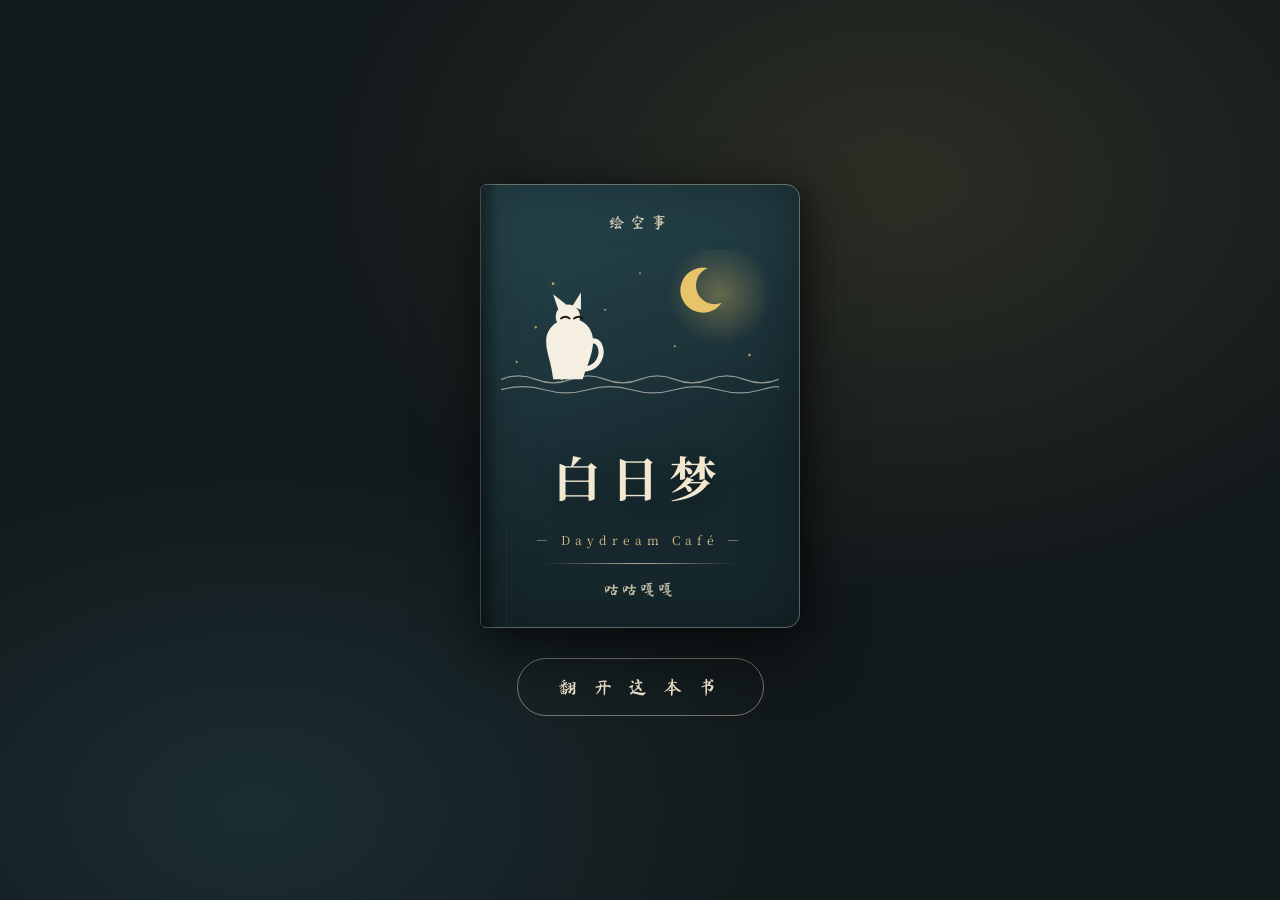
==== commit 52e7f781: "Update title and cover text in index.html" ====
--- a/index.html
+++ b/index.html
@@ -5,7 +5,7 @@
 <meta name="viewport" content="width=device-width, initial-scale=1.0, viewport-fit=cover">
 <meta name="theme-color" content="#1a3238">
 <meta name="format-detection" content="telephone=no">
-<title>白日梦咖啡馆 · 汐凪岛物语（手机预览版）</title>
+<title>绘空事</title>
 <link rel="preconnect" href="https://fonts.googleapis.com">
 <link rel="preconnect" href="https://fonts.gstatic.com" crossorigin>
 <link href="https://fonts.googleapis.com/css2?family=Ma+Shan+Zheng&family=Noto+Sans+SC:wght@400;500;700&family=Noto+Serif+SC:wght@400;600;700&display=swap" rel="stylesheet">
@@ -706,12 +706,12 @@
   renderLanding(){
     return `<div class="landing"><div class="cover-scene">
       <div class="book-cover" id="bookCover"><div class="cover-inner">
-        <div class="cover-top">汐凪島 · 物語</div>
+        <div class="cover-top">绘空事</div>
         <div class="cover-illus">${coverSVG}</div>
         <h1 class="cover-title">白日梦</h1>
         <div class="cover-sub">— Daydream Café —</div>
         <div class="cover-line"></div>
-        <div class="cover-bottom">第一卷 · 如暖阳般和煦</div>
+        <div class="cover-bottom">咕咕嘎嘎</div>
       </div></div>
       <button class="btn-cover" id="openBook">翻 开 这 本 书</button>
     </div></div>`;
@@ -730,7 +730,7 @@
           <div class="login-error" id="loginError"></div>
           <button class="btn btn-primary btn-block" type="submit">进入咖啡馆</button>
         </form>
-        <div class="demo-tip"><p>演示管理员：<b>admin / admin123</b></p><p>演示用户　：<b>demo / demo123</b></p>
+        <div class="demo-tip"><p><b> / </b></p><p>演示用户　：<b>demo / demo123</b></p>
         <p style="color:var(--gold)">※ 预览版数据仅保存在手机本地</p></div>
       </div></div></div>`;
   },
